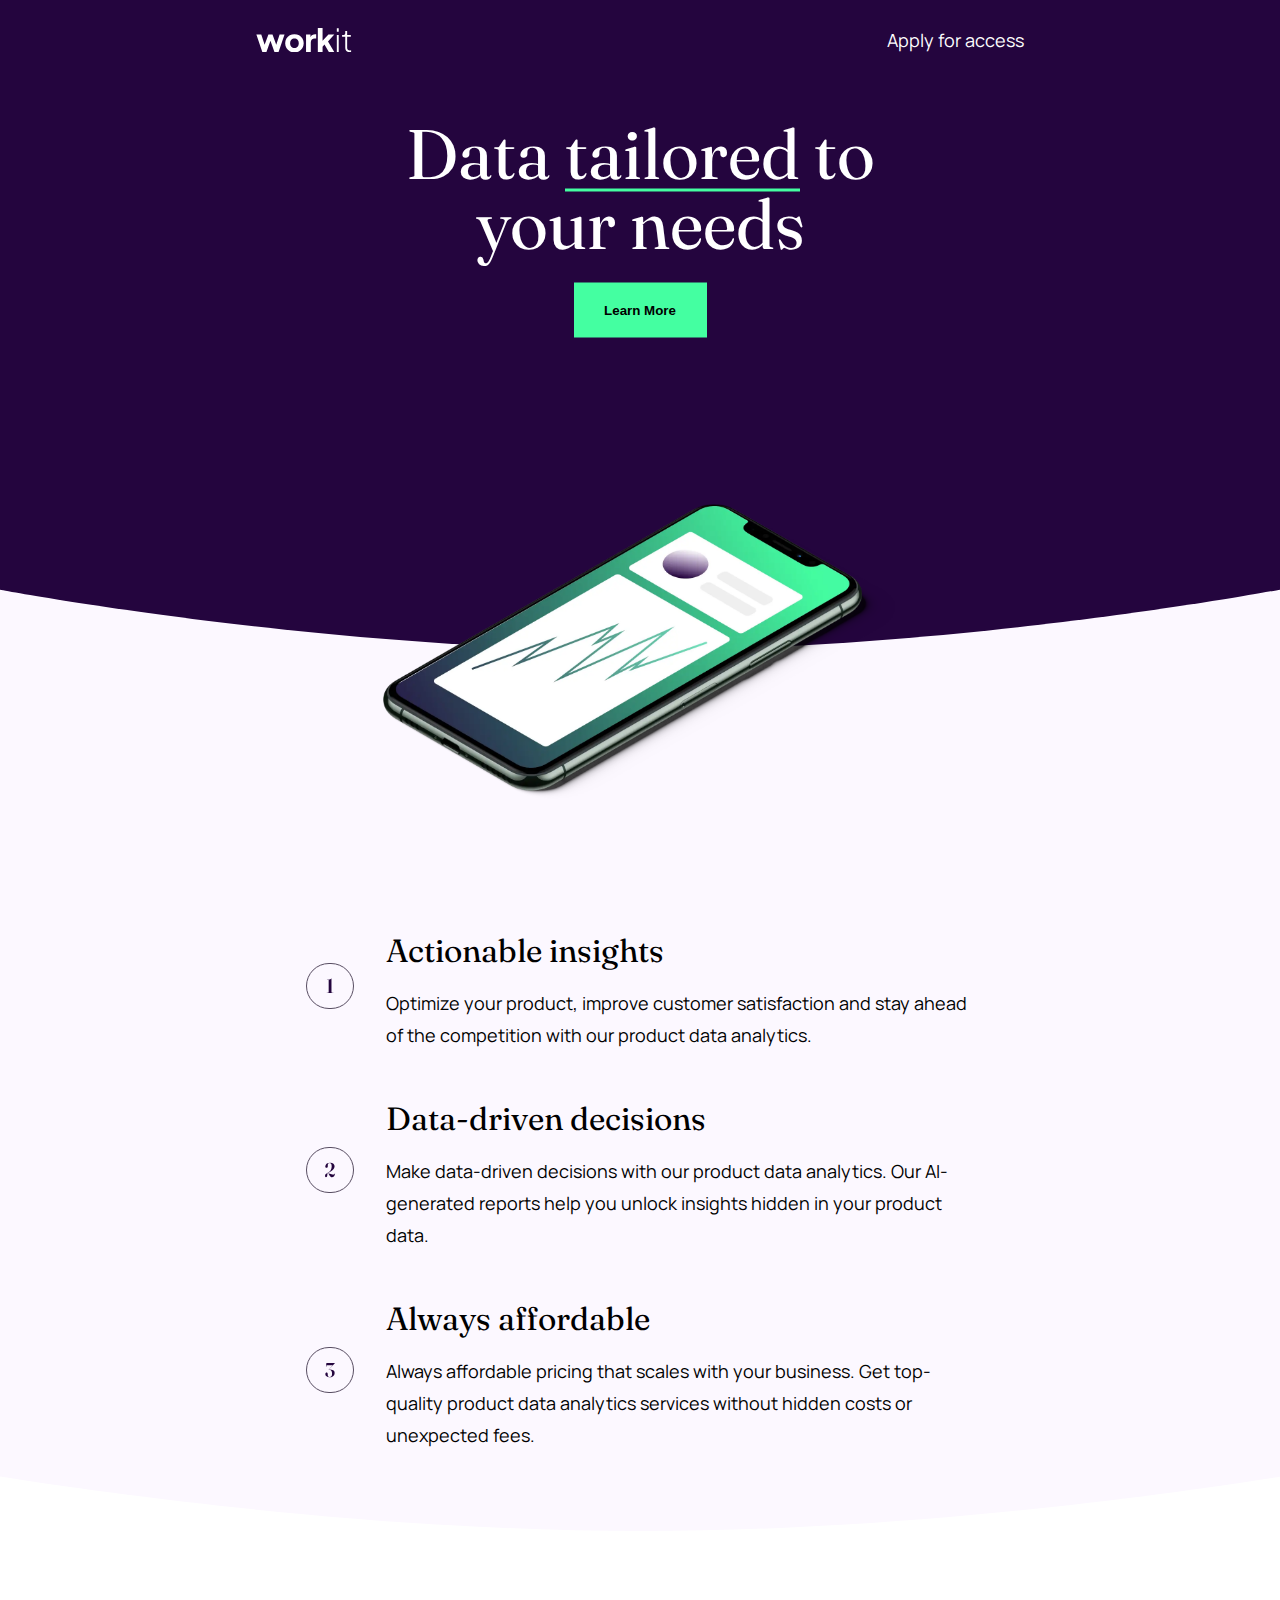
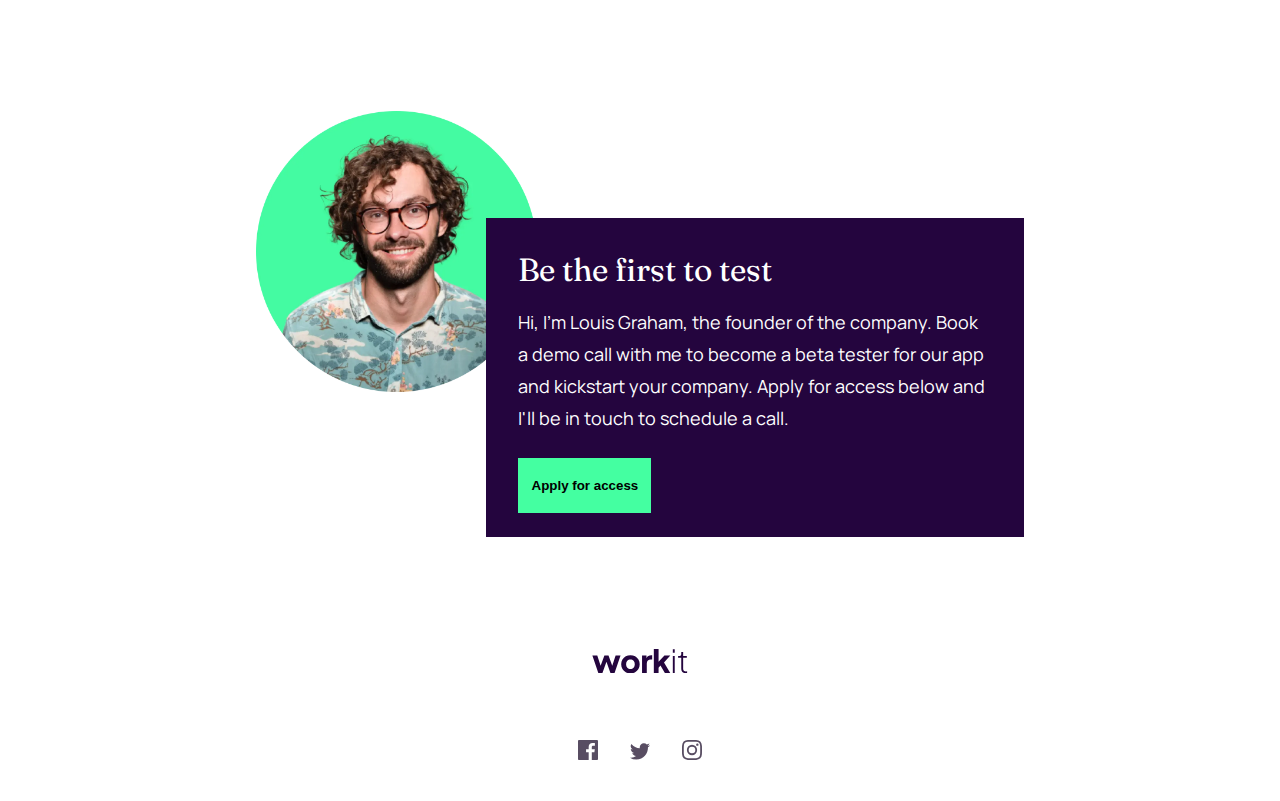
==== starter-code/index.html @ 70de95c6 "Initial commit" ====
<!DOCTYPE html>
<html lang="en">
  <head>
    <meta charset="UTF-8" />
    <meta name="viewport" content="width=device-width, initial-scale=1.0" />

    <link
      rel="icon"
      type="image/png"
      sizes="32x32"
      href="./assets/images/favicon-32x32.png"
    />
    <link rel="stylesheet" href="utilities.css" />
    <link rel="stylesheet" href="style.css" />

    <title>Frontend Mentor | Workit landing page</title>
  </head>
  <body>
    <!-- header section -->
    <header>
      <div class="bg-mobile">
        <div class="container">
          <div class="logo-and-access flex">
            <div class="logo">
              <a href="#"
                ><img src="assets/images/logo-light.svg" alt="logo-light"
              /></a>
            </div>
            <div class="access underline"><a href="#">Apply for access</a></div>
          </div>
          <div class="title-and-btn">
            <h1 class="main-title title title-md">
              Data <span class="underline">tailored</span> to your needs
            </h1>
            <button class="btn">Learn More</button>
          </div>
          <div class="mobile">
            <img src="assets/images/image-hero.webp" alt="bg-mobile" />
          </div>
        </div>
      </div>
    </header>

    <!-- Features section -->
    <section>
      <div class="features">
        <div class="container">
          <div class="feature-item-container flex">
            <div class="feature-item flex">
              <div>
                <img
                  src="assets/images/numbers/Group.svg"
                  class="number"
                  alt="number-1"
                />
              </div>
              <div class="title-and-paragraph flex">
                <h2 class="title title-sm">Actionable insights</h2>
                <p>
                  Optimize your product, improve customer satisfaction and stay
                  ahead of the competition with our product data analytics.
                </p>
              </div>
            </div>
            <div class="feature-item flex">
              <div>
                <img
                  src="assets/images/numbers/number-2.svg"
                  class="number"
                  alt="number-2"
                />
              </div>
              <div class="title-and-paragraph flex">
                <h2 class="title title-sm">Data-driven decisions</h2>
                <p>
                  Make data-driven decisions with our product data analytics.
                  Our AI-generated reports help you unlock insights hidden in
                  your product data.
                </p>
              </div>
            </div>
            <div class="feature-item flex">
              <div>
                <img
                  src="assets/images/numbers/number-3.svg"
                  class="number"
                  alt="number-3"
                />
              </div>
              <div class="title-and-paragraph flex">
                <h2 class="title title-sm">Always affordable</h2>
                <p>
                  Always affordable pricing that scales with your business. Get
                  top-quality product data analytics services without hidden
                  costs or unexpected fees.
                </p>
              </div>
            </div>
          </div>
        </div>
      </div>
    </section>

    <!-- Last section -->
    <section class="last-section">
      <div class="container">
        <div class="founder-and-box">
          <div class="founder-img">
            <img src="assets/images/image-founder.webp" alt="founder" />
          </div>

          <div class="blue-box">
            <h2 class="title title-sm">Be the first to test</h2>
            <p>
              Hi, I'm Louis Graham, the founder of the company. Book a demo call
              with me to become a beta tester for our app and kickstart your
              company. Apply for access below and I'll be in touch to schedule a
              call.
            </p>
            <button class="btn">Apply for access</button>
          </div>
        </div>
      </div>
    </section>

    <!-- footer section -->
    <footer>
      <div class="container">
        <div class="logo">
          <img src="assets/images/logo-dark.svg" alt="logo" />
        </div>
        <div class="flex">
          <a href="#"
            ><img
              src="assets/images/icon-facebook.svg"
              class="icon"
              alt="icon-facebook"
          /></a>
          <a href="#"
            ><img
              src="assets/images/icon-twitter.svg"
              class="icon"
              alt="icon-twitter"
          /></a>
          <a href="#"
            ><img
              src="assets/images/icon-instagram.svg"
              class="icon"
              alt="icon-instagram"
          /></a>
        </div>
      </div>
    </footer>
  </body>
</html>
---- starter-code/utilities.css ----
@import url("https://fonts.googleapis.com/css2?family=Fraunces:opsz,wght@9..144,400;9..144,600&family=Manrope&display=swap");

:root {
  --btn-green: #44ffa1;
  --ghost-white: #fcf8ff;
  --gray-color: #584d62;
  --dark-purple: #24053e;
}

* {
  margin: 0;
  padding: 0;
  box-sizing: border-box;
}

body {
  font-family: "Manrope";
  font-size: 18px;
  line-height: 32px;
}

.container {
  max-width: 500px;
  padding: 0 16px;
  margin: 0 auto;
}

ul {
  list-style: none;
}

a {
  text-decoration: none;
  color: white;
}

img {
  width: 100%;
  height: 100%;
  object-fit: cover;
}

.title {
  font-family: "Fraunces";
  font-weight: normal;
}

.title-lg {
  font-size: 80px;
  line-height: 80px;
}

.title-md {
  font-size: 56px;
  line-height: 64px;
}

.title-sm {
  font-size: 32px;
  line-height: 40px;
}

.flex {
  display: flex;
  align-items: center;
  justify-content: space-between;
}

.btn {
  background-color: var(--btn-green);
  display: inline-block;
  width: 133px;
  height: 55px;
  border: none;
  outline: none;
  margin: 1.5rem 0;
  font-weight: 600;
  cursor: pointer;
  transition: all 0.4s ease-in;
}

.btn:hover {
  background: none;
  border: 1px solid var(--btn-green);
  color: var(--btn-green);
}

.icon {
  width: 20px;
}
---- starter-code/style.css ----
/* ========== header section ========== */
.logo-and-access {
  padding-top: 1.5rem;
}

.logo {
  width: 95.76px;
  height: 24.61px;
}

.bg-mobile {
  background-image: url(assets/images/bg-images/Rectangle.svg);
  background-position: bottom;
  background-repeat: no-repeat;
  background-size: cover;
  height: 481.71px;
  position: relative;
}

.main-title {
  color: white;
  max-width: 450px;
  margin: 0 auto;
}

.title-and-btn {
  text-align: center;
  position: absolute;
  top: 15rem;
  left: 50%;
  transform: translate(-50%, -50%);
  width: 100%;
}

.mobile {
  width: 320px;
  height: 184px;
  position: absolute;
  left: 50%;
  transform: translate(-50%);
  bottom: -90px;
  z-index: 10;
}

.underline {
  position: relative;
}

.underline::before {
  content: "";
  left: 0;
  right: 0;
  height: 3px;
  background: var(--btn-green);
  position: absolute;
  bottom: 5px;
  transition: right 0.4s ease;
}

.access.underline::before {
  height: 2px;
  bottom: 0;
  right: 100%;
}

.access.underline:hover::before {
  right: 0%;
}

/* ========== Features section ========== */
.features {
  background-image: url(assets/images/bg-images/Rectangle-pink.svg);
  background-position: bottom;
  background-repeat: no-repeat;
  background-size: cover;
  height: 1070.71px;
  position: relative;
  top: -80px;
  z-index: -10;
}

.features p {
  font-size: 18px;
}

.number {
  width: 48px;
  height: 46px;
  margin: 0 auto;
}

.features .container {
  text-align: center;
}

.feature-item-container {
  flex-direction: column;
  row-gap: 2rem;
  position: absolute;
  bottom: 80px;
  right: 50%;
  transform: translate(50%);
  width: 100%;
  max-width: 500px;
  padding: 0 16px;
}

.feature-item {
  flex-direction: column;
}

.title-and-paragraph {
  flex-direction: column;
  row-gap: 1rem;
}

/* ========== Last section ========== */
.blue-box {
  background: var(--dark-purple);
  color: white;
  text-align: center;
  padding: 2rem;
  padding-bottom: 0;
}

.blue-box h2 {
  margin-bottom: 1rem;
}

.founder-img {
  width: 281px;
  height: 281px;
  margin: 0 auto;
  position: relative;
  top: 50px;
  z-index: -5;
}

.founder-and-box {
  position: relative;
}

/* ========== Footer section ========== */
footer {
  text-align: center;
}

footer .logo {
  margin: 4rem auto;
}

footer .flex {
  justify-content: center;
  gap: 2rem;
  margin-bottom: 2rem;
}

/* Media query */
@media (max-width: 374px) {
  .main-title {
    font-size: 32px;
    line-height: 40px;
  }
}

@media (min-width: 768px) {
  .container {
    max-width: 689px;
  }

  .bg-mobile {
    background-image: url(assets/images/bg-images/Rectangle-tab.svg);
    height: 540.24px;
  }

  .features {
    background-image: url(assets/images/bg-images/Rectangle-pink-tab.svg);
    height: 920.73px;
  }

  .feature-item-container {
    max-width: 573px;
    row-gap: 3rem;
  }

  .feature-item {
    flex-direction: row;
    gap: 2rem;
  }

  .features .container {
    text-align: left;
  }

  .features h2 {
    width: 100%;
  }

  .number {
    width: 48px;
    height: 46px;
    margin: 0 auto;
  }

  .mobile {
    width: 514px;
    height: 296px;
    bottom: -150px;
  }

  .founder-and-box {
    height: 526px;
  }

  .founder-img {
    position: absolute;
    left: 0;
    top: 20px;
  }

  .blue-box {
    text-align: left;
    width: 70%;
    position: absolute;
    bottom: 0;
    right: 0;
  }
}

@media (min-width: 1024px) {
  .container {
    max-width: 800px;
  }

  .bg-mobile {
    background-image: url(assets/images/bg-images/Rectangle-desktop.svg);
    height: 650px;
  }

  .features {
    background-image: url(assets/images/bg-images/Rectangle-pink-desktop.svg);
    height: 960.71px;
  }

  .feature-item-container {
    max-width: 700px;
  }

  .feature-item {
    row-gap: 1.5rem;
  }

  .mobile {
    width: 514px;
    height: 296px;
  }

  .main-title {
    max-width: 600px;
    font-size: 70px;
    line-height: 70px;
  }

  .founder-img {
    left: 0;
    top: 100px;
  }

  .blue-box {
    text-align: left;
    width: 70%;
    position: absolute;
    bottom: 0;
    right: 0;
  }

  footer {
    margin-top: 7rem;
  }
}

@media (min-width: 1440px) {
  .container {
    max-width: 1114px;
  }

  .bg-mobile {
    height: 730px;
  }

  .mobile {
    width: 767px;
    height: 441px;
    bottom: -200px;
  }

  .main-title {
    max-width: 600px;
    font-size: 80px;
    line-height: 80px;
  }

  .feature-item-container {
    max-width: 1114px;
    flex-direction: row;
    gap: 2.5rem;
    bottom: 270px;
  }

  .feature-item {
    flex-direction: column;
    text-align: center;
  }

  .founder-img {
    width: 477px;
    height: 477px;
  }

  .blue-box {
    width: 60%;
    padding: 4rem 4rem 2rem 4rem;
  }

  .founder-and-box {
    height: 647.74px;
  }

  footer {
    margin-top: 10rem;
  }
}
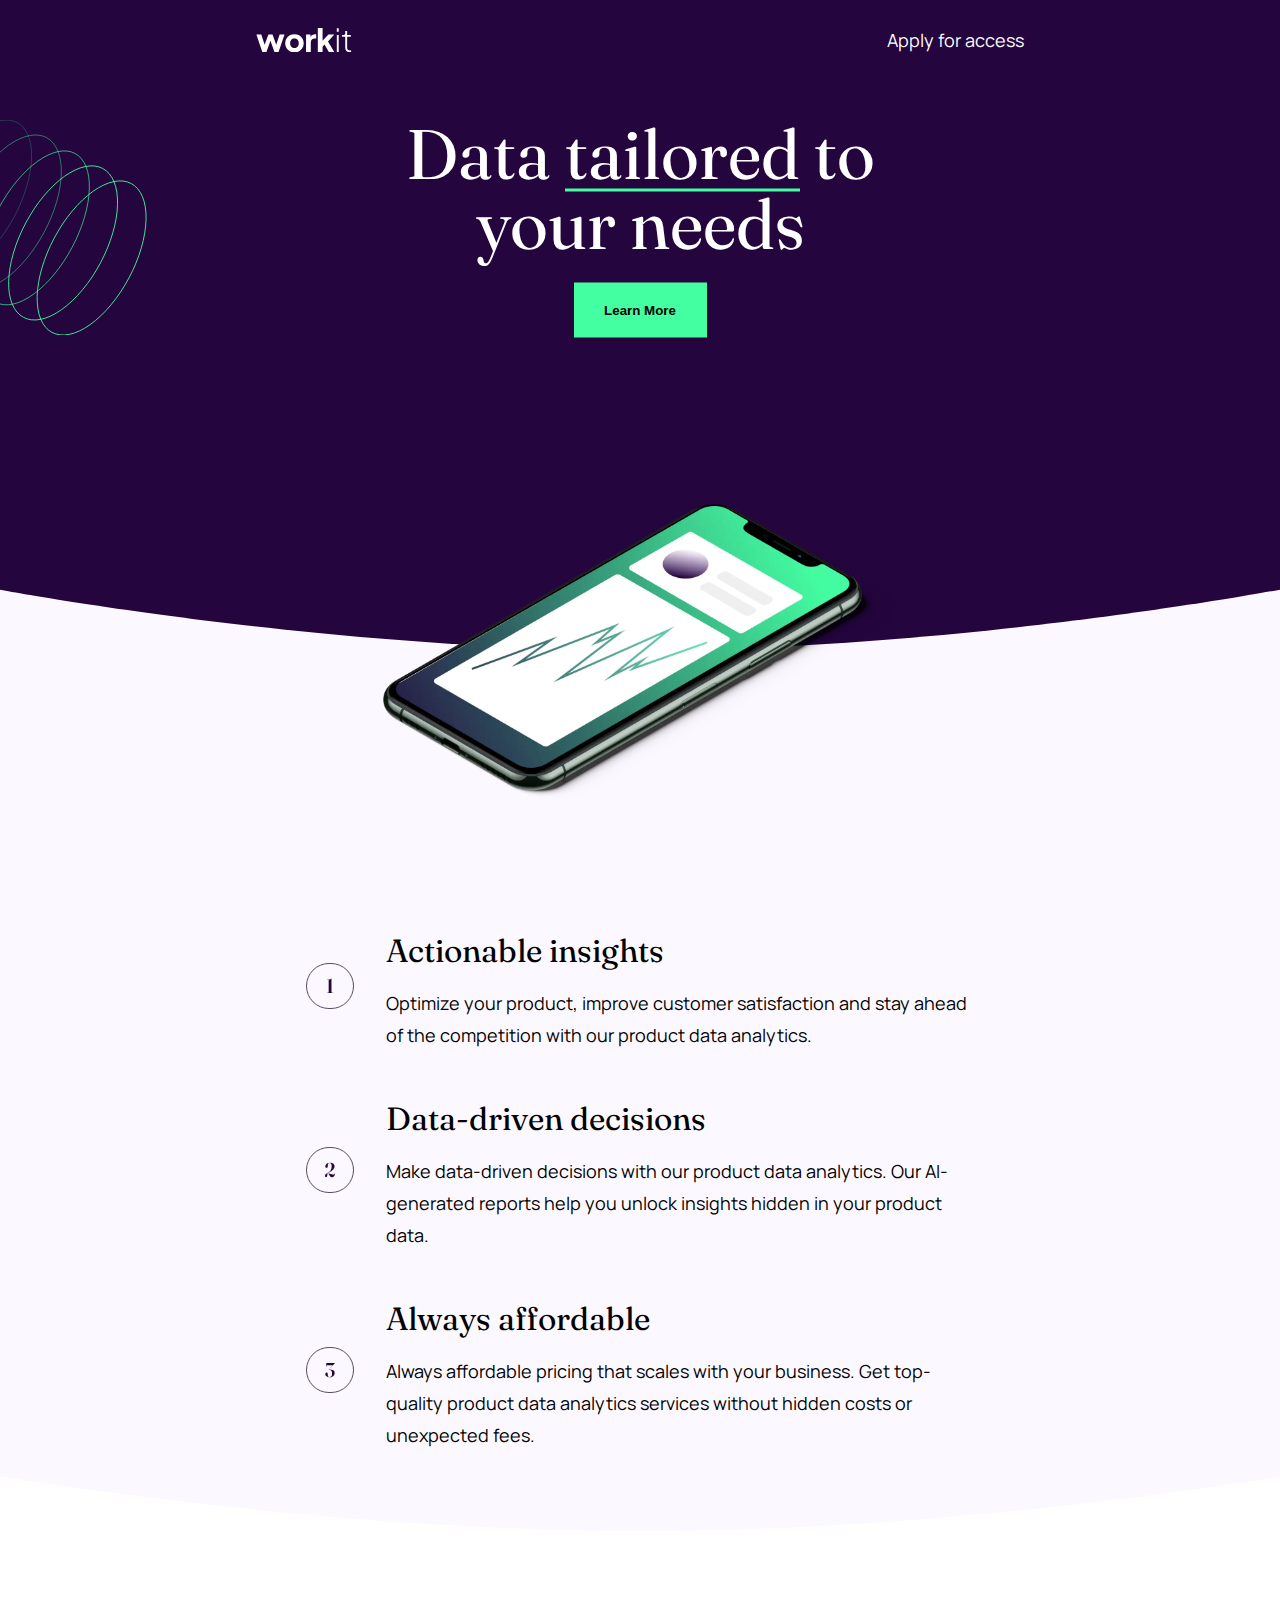
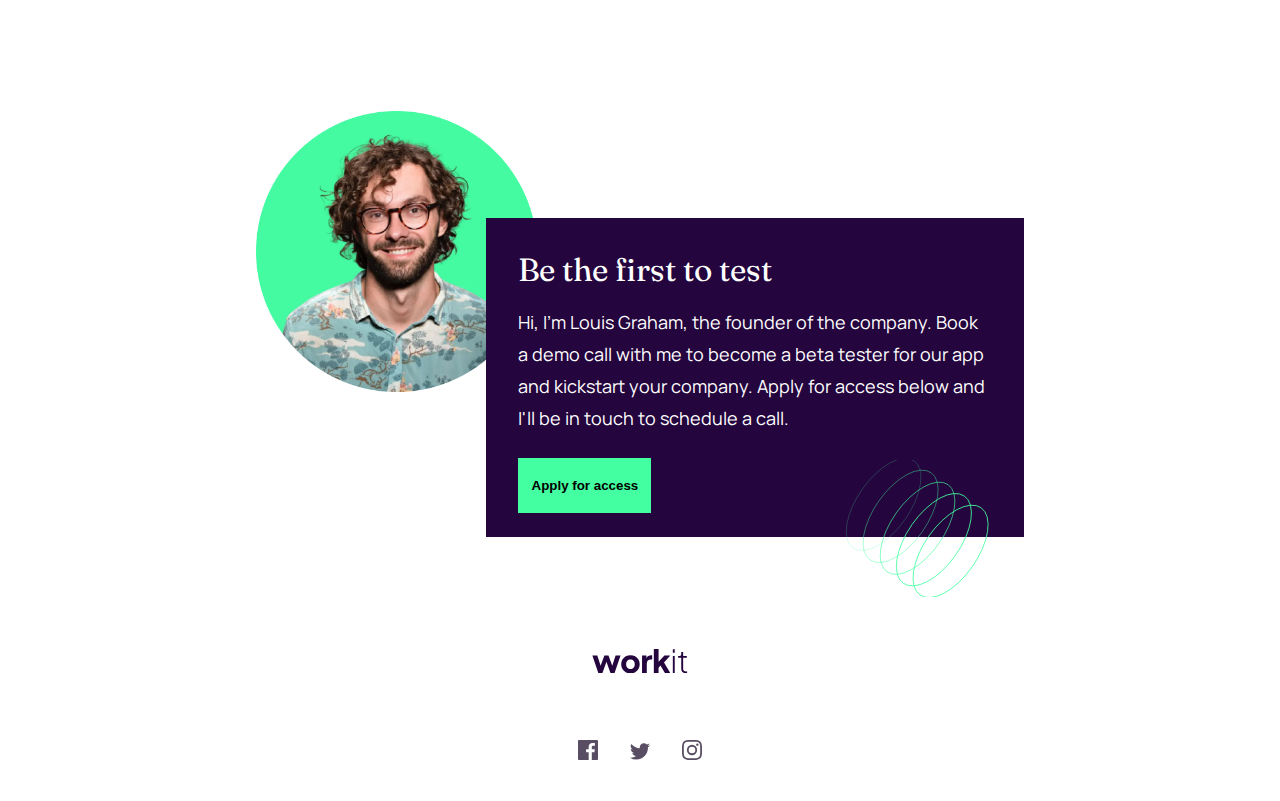
==== commit 01c84a91: "add some pattern" ====
--- a/starter-code/index.html
+++ b/starter-code/index.html
@@ -19,6 +19,12 @@
     <!-- header section -->
     <header>
       <div class="bg-mobile">
+        <img
+          src="assets/images/bg-pattern-1.svg"
+          class="pattern-1"
+          alt="bg-pattern-1"
+        />
+
         <div class="container">
           <div class="logo-and-access flex">
             <div class="logo">
@@ -118,6 +124,7 @@
               call.
             </p>
             <button class="btn">Apply for access</button>
+            <img src="assets/images/bg-pattern-3.svg" class="pattern-3" alt="bg-pattern-3">
           </div>
         </div>
       </div>
--- a/starter-code/style.css
+++ b/starter-code/style.css
@@ -65,6 +65,15 @@
 
 .access.underline:hover::before {
   right: 0%;
+}
+
+.pattern-1 {
+  display: none;
+  width: 270.29px;
+  height: 215.1px;
+  position: absolute;
+  left: -160px;
+  top: 100px;
 }
 
 /* ========== Features section ========== */
@@ -140,6 +149,15 @@
   position: relative;
 }
 
+.pattern-3 {
+  display: none;
+  position: absolute;
+  width: 173px;
+  height: 137px;
+  right: 20px;
+  bottom: -60px;
+}
+
 /* ========== Footer section ========== */
 footer {
   text-align: center;
@@ -225,6 +243,11 @@
     bottom: 0;
     right: 0;
   }
+
+  .pattern-1,
+  .pattern-3 {
+    display: block;
+  }
 }
 
 @media (min-width: 1024px) {
@@ -277,6 +300,11 @@
   footer {
     margin-top: 7rem;
   }
+
+  .pattern-1 {
+    left: -100px;
+    top: 120px;
+  }
 }
 
 @media (min-width: 1440px) {
